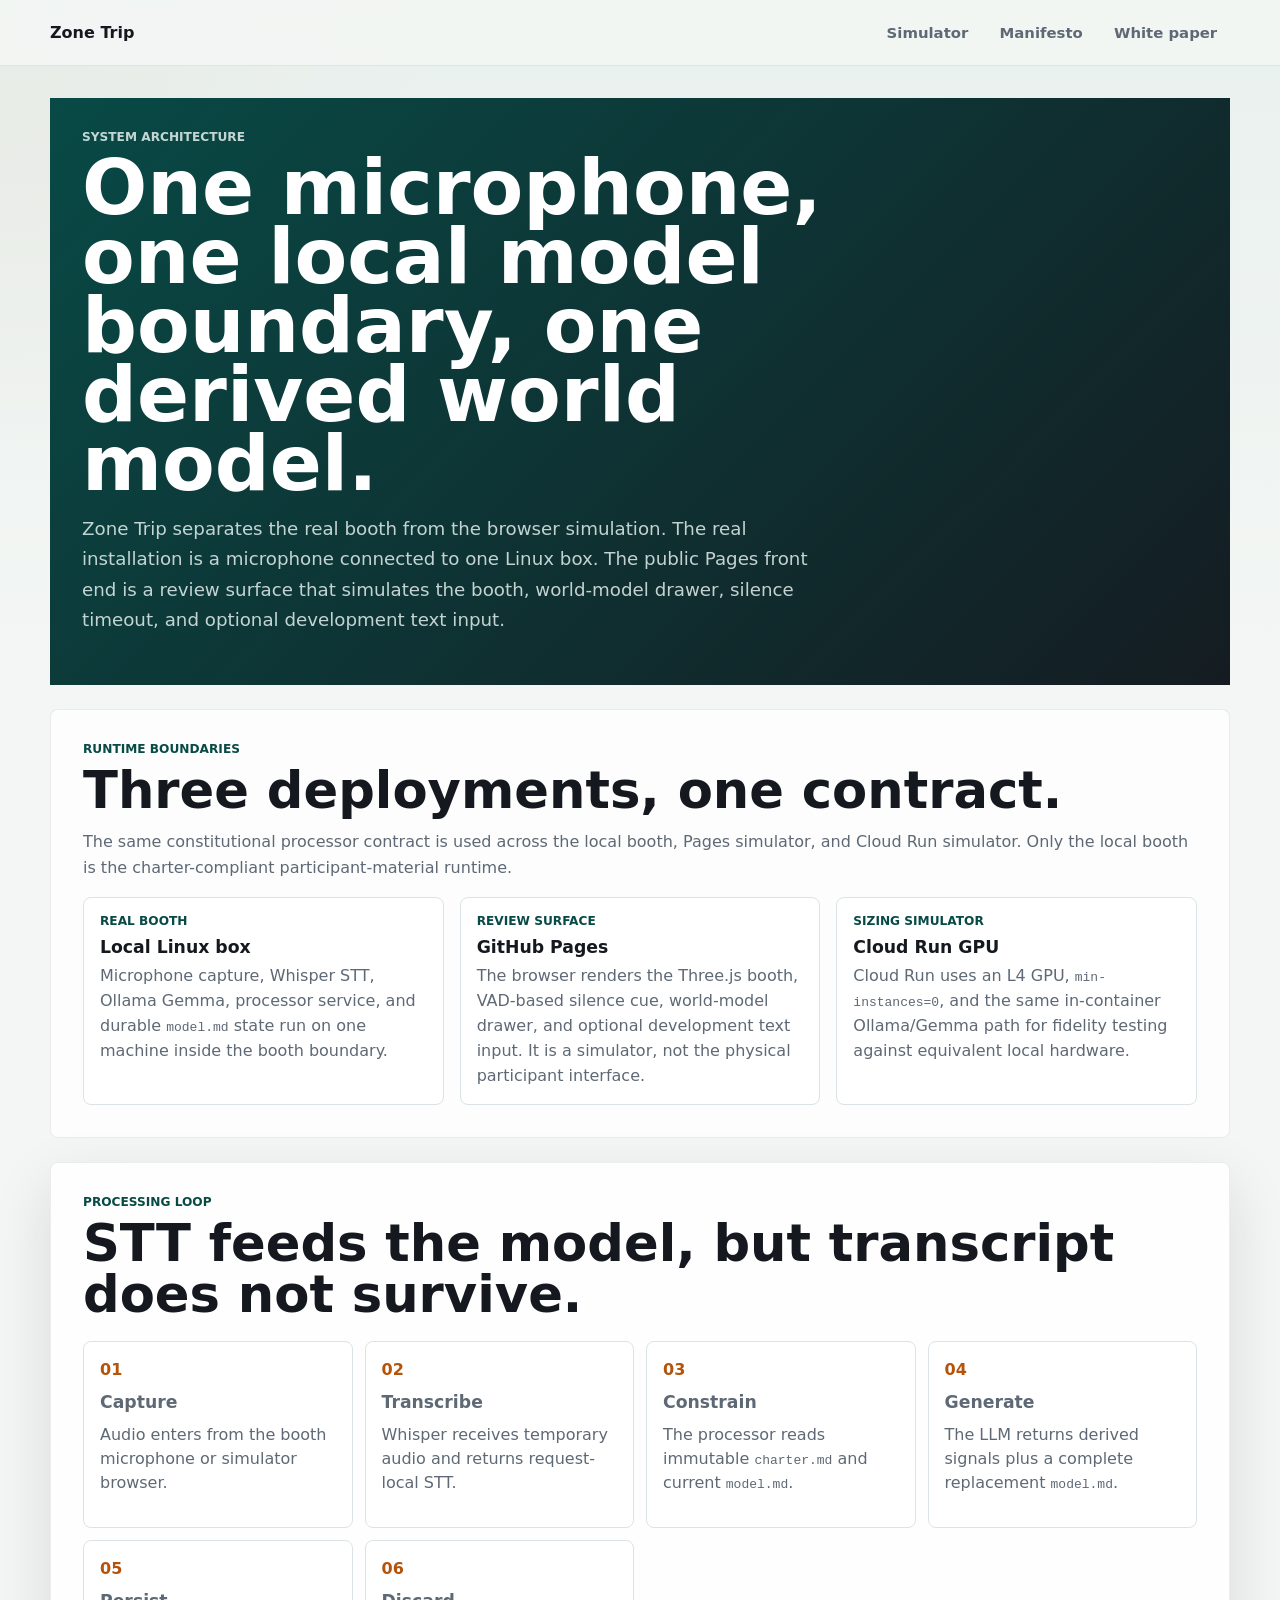
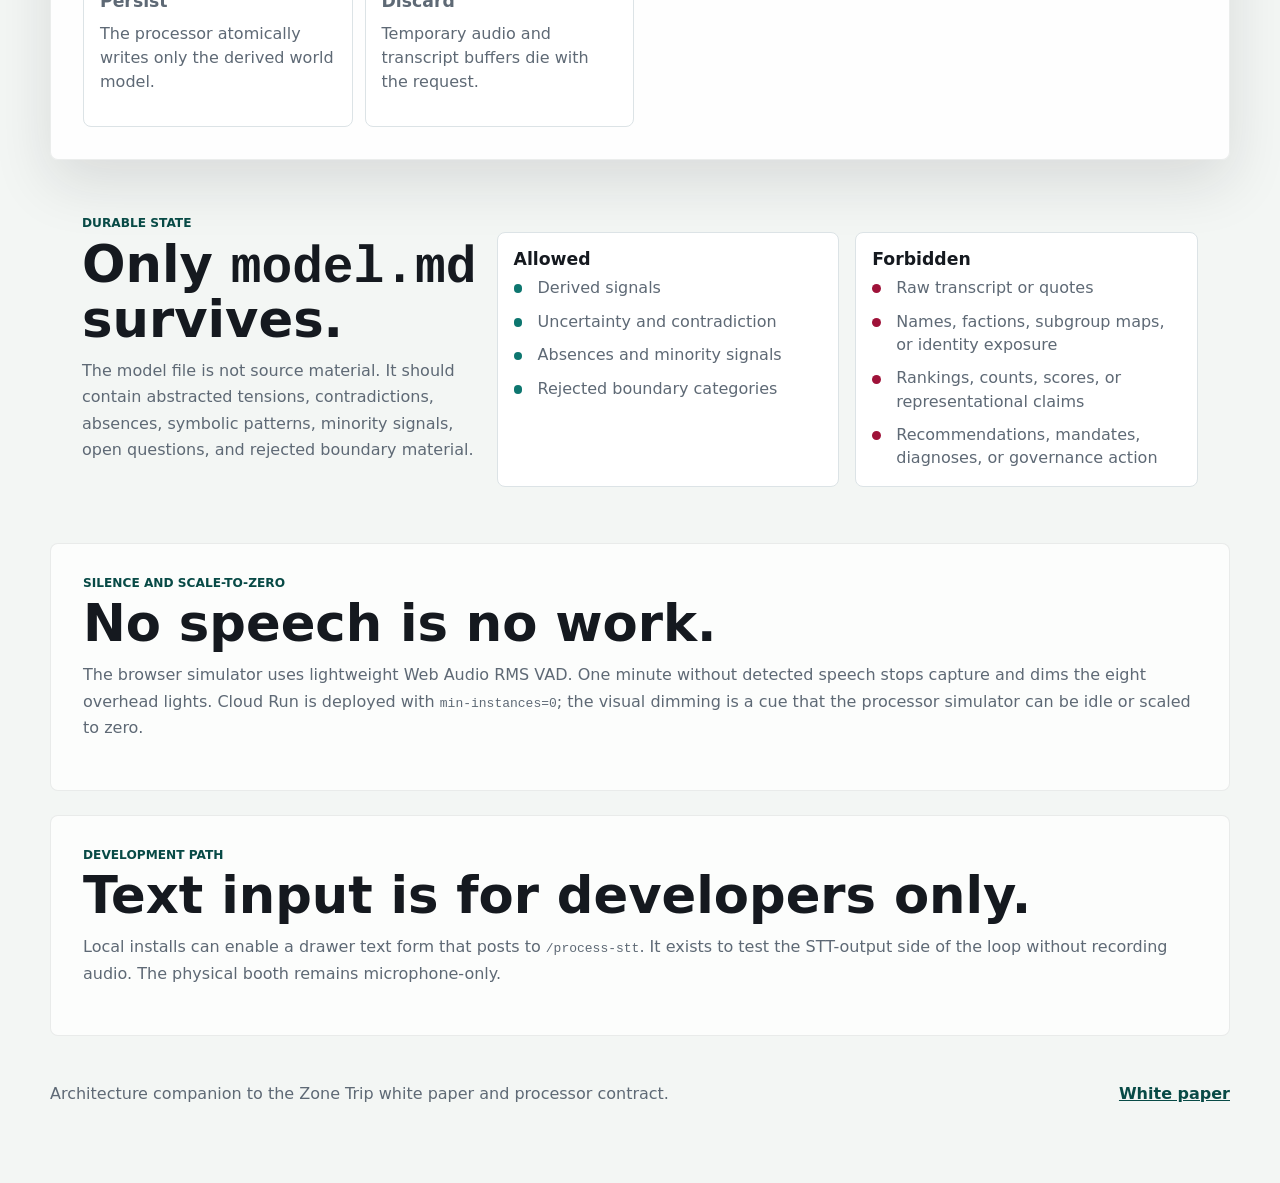
==== architecture/index.html @ d01f9ef1 "Add architecture page and Cloud Run processor deploy fixes" ====
<!doctype html>
<html lang="en">
  <head>
    <meta charset="utf-8" />
    <meta name="viewport" content="width=device-width, initial-scale=1" />
    <title>Zone Trip Architecture</title>
    <link rel="icon" href="../favicon.svg" type="image/svg+xml" />
    <link rel="stylesheet" href="../styles.css" />
  </head>
  <body>
    <header class="site-header">
      <a class="brand" href="../" aria-label="Zone Trip home">Zone Trip</a>
      <nav aria-label="Primary navigation">
        <a href="../">Simulator</a>
        <a href="../manifesto/">Manifesto</a>
        <a href="../docs/Zone_Trip_White_Paper_First_Review.pdf">White paper</a>
      </nav>
    </header>

    <main id="top">
      <section class="architecture-page-hero" aria-labelledby="architecture-title">
        <p class="eyebrow">System architecture</p>
        <h1 id="architecture-title">One microphone, one local model boundary, one derived world model.</h1>
        <p class="lede">
          Zone Trip separates the real booth from the browser simulation. The
          real installation is a microphone connected to one Linux box. The
          public Pages front end is a review surface that simulates the booth,
          world-model drawer, silence timeout, and optional development text
          input.
        </p>
      </section>

      <section class="architecture-map" aria-labelledby="runtime-title">
        <div class="section-intro">
          <p class="eyebrow">Runtime boundaries</p>
          <h2 id="runtime-title">Three deployments, one contract.</h2>
          <p>
            The same constitutional processor contract is used across the local
            booth, Pages simulator, and Cloud Run simulator. Only the local
            booth is the charter-compliant participant-material runtime.
          </p>
        </div>

        <div class="architecture-columns">
          <article class="info-card">
            <p class="card-kicker">Real booth</p>
            <h3>Local Linux box</h3>
            <p>
              Microphone capture, Whisper STT, Ollama Gemma, processor service,
              and durable <code>model.md</code> state run on one machine inside
              the booth boundary.
            </p>
          </article>

          <article class="info-card">
            <p class="card-kicker">Review surface</p>
            <h3>GitHub Pages</h3>
            <p>
              The browser renders the Three.js booth, VAD-based silence cue,
              world-model drawer, and optional development text input. It is a
              simulator, not the physical participant interface.
            </p>
          </article>

          <article class="info-card">
            <p class="card-kicker">Sizing simulator</p>
            <h3>Cloud Run GPU</h3>
            <p>
              Cloud Run uses an L4 GPU, <code>min-instances=0</code>, and the
              same in-container Ollama/Gemma path for fidelity testing against
              equivalent local hardware.
            </p>
          </article>
        </div>
      </section>

      <section class="architecture" aria-labelledby="loop-title">
        <div class="section-intro">
          <p class="eyebrow">Processing loop</p>
          <h2 id="loop-title">STT feeds the model, but transcript does not survive.</h2>
        </div>

        <ol class="timeline architecture-timeline">
          <li>
            <h3>Capture</h3>
            <p>Audio enters from the booth microphone or simulator browser.</p>
          </li>
          <li>
            <h3>Transcribe</h3>
            <p>Whisper receives temporary audio and returns request-local STT.</p>
          </li>
          <li>
            <h3>Constrain</h3>
            <p>The processor reads immutable <code>charter.md</code> and current <code>model.md</code>.</p>
          </li>
          <li>
            <h3>Generate</h3>
            <p>The LLM returns derived signals plus a complete replacement <code>model.md</code>.</p>
          </li>
          <li>
            <h3>Persist</h3>
            <p>The processor atomically writes only the derived world model.</p>
          </li>
          <li>
            <h3>Discard</h3>
            <p>Temporary audio and transcript buffers die with the request.</p>
          </li>
        </ol>
      </section>

      <section class="section-grid" aria-labelledby="state-title">
        <div class="section-intro">
          <p class="eyebrow">Durable state</p>
          <h2 id="state-title">Only <code>model.md</code> survives.</h2>
          <p>
            The model file is not source material. It should contain abstracted
            tensions, contradictions, absences, symbolic patterns, minority
            signals, open questions, and rejected boundary material.
          </p>
        </div>

        <div class="review-panel">
          <div>
            <h3>Allowed</h3>
            <ul class="check-list">
              <li>Derived signals</li>
              <li>Uncertainty and contradiction</li>
              <li>Absences and minority signals</li>
              <li>Rejected boundary categories</li>
            </ul>
          </div>
          <div>
            <h3>Forbidden</h3>
            <ul class="check-list danger">
              <li>Raw transcript or quotes</li>
              <li>Names, factions, subgroup maps, or identity exposure</li>
              <li>Rankings, counts, scores, or representational claims</li>
              <li>Recommendations, mandates, diagnoses, or governance action</li>
            </ul>
          </div>
        </div>
      </section>

      <section class="architecture-map" aria-labelledby="idle-title">
        <div class="section-intro">
          <p class="eyebrow">Silence and scale-to-zero</p>
          <h2 id="idle-title">No speech is no work.</h2>
          <p>
            The browser simulator uses lightweight Web Audio RMS VAD. One
            minute without detected speech stops capture and dims the eight
            overhead lights. Cloud Run is deployed with
            <code>min-instances=0</code>; the visual dimming is a cue that the
            processor simulator can be idle or scaled to zero.
          </p>
        </div>
      </section>

      <section class="architecture-map" aria-labelledby="dev-title">
        <div class="section-intro">
          <p class="eyebrow">Development path</p>
          <h2 id="dev-title">Text input is for developers only.</h2>
          <p>
            Local installs can enable a drawer text form that posts to
            <code>/process-stt</code>. It exists to test the STT-output side of
            the loop without recording audio. The physical booth remains
            microphone-only.
          </p>
        </div>
      </section>
    </main>

    <footer>
      <p>Architecture companion to the Zone Trip white paper and processor contract.</p>
      <a href="../docs/Zone_Trip_White_Paper_First_Review.pdf">White paper</a>
    </footer>
  </body>
</html>
---- styles.css ----
:root {
  color-scheme: light;
  --ink: #15191f;
  --muted: #5e6975;
  --line: #dce3e6;
  --surface: #ffffff;
  --wash: #f3f6f4;
  --mist: #e6efec;
  --accent: #0d766f;
  --accent-dark: #084a46;
  --signal: #b45309;
  --danger: #9f1239;
  --shadow: 0 22px 60px rgba(21, 25, 31, 0.12);
  font-family:
    Inter, ui-sans-serif, system-ui, -apple-system, BlinkMacSystemFont, "Segoe UI",
    sans-serif;
}

* {
  box-sizing: border-box;
}

html {
  scroll-behavior: smooth;
}

body {
  margin: 0;
  min-height: 100vh;
  color: var(--ink);
  background:
    linear-gradient(180deg, rgba(230, 239, 236, 0.8), transparent 42rem),
    radial-gradient(circle at top left, rgba(180, 83, 9, 0.12), transparent 28rem),
    var(--wash);
}

.image-listener-page {
  overflow: hidden;
  background: #150806;
}

.image-listener-shell {
  position: fixed;
  inset: 0;
  width: 100%;
  margin: 0;
}

.image-listener-figure,
.stage-scene {
  position: absolute;
  inset: 0;
  margin: 0;
  background: #150806;
}

.stage-scene canvas {
  display: block;
  width: 100%;
  height: 100%;
  touch-action: none;
  user-select: none;
}

.threshold {
  position: absolute;
  inset: 0;
  z-index: 5;
  display: grid;
  place-items: center;
  padding: 1.25rem;
  color: rgba(236, 242, 247, 0.94);
  background:
    radial-gradient(circle at center, rgba(6, 10, 16, 0.32), rgba(2, 3, 7, 0.74) 64%),
    rgba(2, 3, 7, 0.34);
}

.threshold[hidden] {
  display: none;
}

.threshold-panel {
  width: min(28rem, 100%);
  padding: 1.25rem;
  border: 1px solid rgba(160, 177, 196, 0.26);
  background: rgba(4, 7, 12, 0.72);
  box-shadow: 0 24px 80px rgba(0, 0, 0, 0.46);
  backdrop-filter: blur(16px);
}

.threshold-kicker {
  margin: 0 0 0.4rem;
  color: rgba(177, 194, 214, 0.76);
  font-size: 0.72rem;
  font-weight: 700;
  letter-spacing: 0.08em;
  text-transform: uppercase;
}

.threshold h1 {
  margin: 0 0 0.7rem;
  color: #ffffff;
  font-size: clamp(1.6rem, 7vw, 2.3rem);
  line-height: 1;
  letter-spacing: 0;
}

.threshold p,
.threshold li {
  color: rgba(226, 234, 242, 0.88);
  font-size: 0.95rem;
  line-height: 1.45;
}

.threshold p {
  margin: 0;
}

.threshold ul {
  margin: 1rem 0 1.15rem;
  padding-left: 1.15rem;
}

.threshold li + li {
  margin-top: 0.42rem;
}

.threshold-button {
  width: 100%;
  min-height: 3rem;
  border: 1px solid rgba(236, 242, 247, 0.72);
  border-radius: 0;
  color: #05070a;
  background: rgba(236, 242, 247, 0.94);
  font: inherit;
  font-weight: 800;
  letter-spacing: 0;
}

.threshold-button:disabled {
  cursor: not-allowed;
  opacity: 0.48;
}

.world-drawer {
  position: fixed;
  right: 0;
  bottom: 0;
  left: 0;
  z-index: 4;
  max-height: min(54vh, 30rem);
  color: rgba(233, 240, 247, 0.94);
  background: rgba(4, 7, 12, 0.84);
  border-top: 1px solid rgba(164, 184, 207, 0.24);
  box-shadow: 0 -18px 70px rgba(0, 0, 0, 0.44);
  transform: translateY(calc(100% - 3.25rem));
  transition: transform 220ms ease;
  backdrop-filter: blur(18px);
}

.world-drawer[data-open="true"] {
  transform: translateY(0);
}

.world-drawer-toggle {
  display: block;
  width: 100%;
  min-height: 3.25rem;
  border: 0;
  border-bottom: 1px solid rgba(164, 184, 207, 0.18);
  color: rgba(245, 249, 253, 0.96);
  background: transparent;
  font: inherit;
  font-size: 0.82rem;
  font-weight: 850;
  letter-spacing: 0.08em;
  text-transform: uppercase;
}

.world-drawer-toggle::before {
  display: block;
  width: 3rem;
  height: 0.22rem;
  margin: 0 auto 0.48rem;
  background: rgba(190, 207, 226, 0.7);
  content: "";
}

.world-drawer-body {
  max-width: 62rem;
  max-height: calc(min(54vh, 30rem) - 3.25rem);
  margin: 0 auto;
  overflow-y: auto;
  padding: 1rem max(1rem, env(safe-area-inset-left)) max(1.25rem, env(safe-area-inset-bottom))
    max(1rem, env(safe-area-inset-right));
}

.world-drawer h2 {
  margin: 0;
  color: #ffffff;
  font-size: 1rem;
  line-height: 1.2;
  letter-spacing: 0;
}

.world-drawer p {
  margin: 0.45rem 0 0;
  color: rgba(196, 211, 228, 0.78);
  font-size: 0.86rem;
  line-height: 1.4;
}

.world-drawer pre {
  margin: 0.9rem 0 0;
  white-space: pre-wrap;
  overflow-wrap: anywhere;
  color: rgba(234, 240, 247, 0.9);
  font-family:
    "SFMono-Regular", Consolas, "Liberation Mono", Menlo, ui-monospace, monospace;
  font-size: 0.78rem;
  line-height: 1.52;
}

.dev-text-input {
  display: grid;
  gap: 0.65rem;
  margin-top: 1rem;
  padding-top: 0.9rem;
  border-top: 1px solid rgba(164, 184, 207, 0.18);
}

.dev-text-input[hidden] {
  display: none;
}

.dev-text-input label {
  color: rgba(196, 211, 228, 0.78);
  font-size: 0.78rem;
  font-weight: 800;
  letter-spacing: 0.06em;
  text-transform: uppercase;
}

.dev-text-input textarea {
  width: 100%;
  min-height: 6rem;
  resize: vertical;
  border: 1px solid rgba(164, 184, 207, 0.28);
  border-radius: 0;
  padding: 0.7rem;
  color: rgba(245, 249, 253, 0.96);
  background: rgba(2, 5, 10, 0.72);
  font: inherit;
  font-size: 0.88rem;
  line-height: 1.4;
}

.dev-text-input button {
  justify-self: start;
  min-height: 2.45rem;
  border: 1px solid rgba(236, 242, 247, 0.58);
  border-radius: 0;
  padding: 0 0.95rem;
  color: #05070a;
  background: rgba(236, 242, 247, 0.92);
  font: inherit;
  font-size: 0.84rem;
  font-weight: 850;
}

.dev-text-input button:disabled {
  cursor: not-allowed;
  opacity: 0.46;
}

.image-listener-figure > picture,
.image-listener-figure > picture img {
  display: block;
  width: 100%;
  height: 100%;
}

.image-listener-figure > picture img {
  object-fit: cover;
}

.mirror-projection {
  position: absolute;
  left: 50%;
  top: 13.4%;
  z-index: 1;
  width: min(22.5vw, 20rem);
  aspect-ratio: 10 / 13;
  transform: translateX(-50%);
  background-image: var(--mirror-image, none);
  background-position: center;
  background-size: cover;
  mask-image: url("assets/mirror-mask.svg");
  mask-position: center;
  mask-repeat: no-repeat;
  mask-size: 100% 100%;
  -webkit-mask-image: url("assets/mirror-mask.svg");
  -webkit-mask-position: center;
  -webkit-mask-repeat: no-repeat;
  -webkit-mask-size: 100% 100%;
  pointer-events: none;
}

.image-listener-figure .microphone-overlay {
  position: absolute;
  left: 50%;
  bottom: 1.4%;
  z-index: 2;
  width: auto;
  height: min(76vh, 44rem);
  transform: translateX(-50%);
  object-fit: contain;
  pointer-events: none;
}

.listener-runtime {
  position: absolute;
  width: 1px;
  height: 1px;
  overflow: hidden;
  clip: rect(0 0 0 0);
  clip-path: inset(50%);
  white-space: nowrap;
}

a {
  color: inherit;
}

.site-header {
  position: sticky;
  top: 0;
  z-index: 10;
  display: flex;
  align-items: center;
  justify-content: space-between;
  gap: 1rem;
  padding: 0.85rem max(1rem, calc((100vw - 1180px) / 2));
  border-bottom: 1px solid rgba(21, 25, 31, 0.08);
  background: rgba(243, 246, 244, 0.88);
  backdrop-filter: blur(16px);
}

.brand {
  font-weight: 900;
  text-decoration: none;
}

nav {
  display: flex;
  flex-wrap: wrap;
  justify-content: flex-end;
  gap: 0.35rem;
}

nav a,
.button {
  border-radius: 8px;
  padding: 0.62rem 0.8rem;
  color: var(--muted);
  font-size: 0.93rem;
  font-weight: 750;
  text-decoration: none;
}

nav a:hover,
.button:hover {
  color: var(--accent-dark);
  background: rgba(13, 118, 111, 0.09);
}

main {
  width: min(1180px, calc(100% - 2rem));
  margin: 0 auto;
}

.hero-section {
  display: grid;
  grid-template-columns: minmax(0, 1.08fr) minmax(22rem, 0.92fr);
  gap: 1.5rem;
  min-height: calc(100vh - 4rem);
  padding: 3rem 0 1.5rem;
  align-items: stretch;
}

.hero-copy,
.podium-figure,
.core-question,
.architecture,
.deployment,
.reflection,
.collaborators {
  border: 1px solid rgba(21, 25, 31, 0.08);
  border-radius: 8px;
  background: rgba(255, 255, 255, 0.9);
  box-shadow: var(--shadow);
}

.hero-copy {
  display: flex;
  flex-direction: column;
  justify-content: center;
  min-height: 34rem;
  padding: clamp(1.25rem, 4vw, 3rem);
}

.eyebrow,
.card-kicker {
  margin: 0 0 0.55rem;
  color: var(--accent-dark);
  font-size: 0.76rem;
  font-weight: 900;
  letter-spacing: 0;
  text-transform: uppercase;
}

h1,
h2,
h3,
p {
  margin-top: 0;
}

h1 {
  max-width: 11ch;
  margin-bottom: 1rem;
  font-size: clamp(3.4rem, 8vw, 7.2rem);
  line-height: 0.9;
  letter-spacing: 0;
}

h2 {
  margin-bottom: 0.8rem;
  font-size: clamp(2rem, 4vw, 3.65rem);
  line-height: 1;
  letter-spacing: 0;
}

h3 {
  margin-bottom: 0.45rem;
  font-size: 1.08rem;
}

.lede {
  max-width: 46rem;
  color: #34404b;
  font-size: 1.14rem;
  line-height: 1.65;
}

.actions {
  display: flex;
  flex-wrap: wrap;
  gap: 0.65rem;
  margin-top: 1rem;
}

.button {
  display: inline-flex;
  align-items: center;
  justify-content: center;
  min-height: 2.8rem;
  border: 1px solid var(--line);
  background: #fff;
}

.button-primary {
  border-color: var(--accent);
  color: #fff;
  background: var(--accent);
}

.button-primary:hover {
  color: #fff;
  background: var(--accent-dark);
}

button {
  font: inherit;
  cursor: pointer;
}

button:disabled {
  cursor: not-allowed;
  opacity: 0.5;
}

.podium-figure {
  position: relative;
  display: flex;
  flex-direction: column;
  justify-content: flex-end;
  min-height: 34rem;
  margin: 0;
  overflow: hidden;
  background:
    radial-gradient(circle at 50% 20%, rgba(255, 255, 255, 0.92), transparent 22rem),
    linear-gradient(180deg, rgba(8, 74, 70, 0.08), rgba(8, 74, 70, 0.86)),
    linear-gradient(135deg, #dce6e3, #f6f7f3 48%, #8fb1aa);
}

.image-figure {
  background: #150806;
}

.image-figure > picture,
.image-figure > picture img {
  display: block;
  width: 100%;
  height: 100%;
}

.image-figure > picture {
  position: absolute;
  inset: 0;
}

.image-figure > picture img {
  object-fit: cover;
}

.image-figure .mirror-projection {
  top: 11.8%;
  width: min(23vw, 17rem);
}

.image-figure .microphone-overlay {
  width: auto;
  height: min(72%, 34rem);
  bottom: 3%;
  object-fit: contain;
}

.image-figure::after {
  content: "";
  position: absolute;
  inset: 0;
  pointer-events: none;
  background:
    linear-gradient(180deg, rgba(0, 0, 0, 0.1), transparent 34%, rgba(0, 0, 0, 0.32)),
    linear-gradient(90deg, rgba(0, 0, 0, 0.34), transparent 18%, transparent 82%, rgba(0, 0, 0, 0.34));
}

.stage-light {
  position: absolute;
  inset: 0;
  background:
    radial-gradient(ellipse at 50% 26%, rgba(255, 255, 255, 0.5), transparent 24rem),
    linear-gradient(90deg, rgba(21, 25, 31, 0.18), transparent 24%, transparent 76%, rgba(21, 25, 31, 0.18));
}

.stage-light::after {
  content: "";
  position: absolute;
  left: 12%;
  right: 12%;
  bottom: 13%;
  height: 1px;
  background:
    linear-gradient(90deg, transparent, rgba(255, 255, 255, 0.75), transparent);
}

.microphone {
  position: absolute;
  left: 50%;
  top: 17%;
  z-index: 2;
  width: 8.5rem;
  height: 17rem;
  transform: translateX(-50%);
}

.mic-head {
  position: absolute;
  left: 50%;
  top: 0;
  width: 7rem;
  height: 9rem;
  transform: translateX(-50%);
  border: 0.42rem solid #1f2933;
  border-radius: 4rem 4rem 3rem 3rem;
  background:
    repeating-linear-gradient(90deg, transparent 0 0.7rem, rgba(255, 255, 255, 0.42) 0.7rem 0.95rem),
    linear-gradient(180deg, #6f7f86, #2a3439 62%, #15191f);
  box-shadow:
    inset 0 0.9rem 1.8rem rgba(255, 255, 255, 0.38),
    0 1rem 2.5rem rgba(21, 25, 31, 0.34);
}

.mic-head::before,
.mic-head::after {
  content: "";
  position: absolute;
  left: 1rem;
  right: 1rem;
  height: 0.32rem;
  border-radius: 999px;
  background: rgba(255, 255, 255, 0.48);
}

.mic-head::before {
  top: 2.1rem;
}

.mic-head::after {
  top: 4.2rem;
}

.mic-band {
  position: absolute;
  left: 50%;
  top: 7.85rem;
  width: 8.2rem;
  height: 1.1rem;
  transform: translateX(-50%);
  border: 0.28rem solid #15191f;
  border-radius: 999px;
  background: #d8dee0;
}

.mic-stem {
  position: absolute;
  left: 50%;
  top: 8.7rem;
  width: 0.9rem;
  height: 9rem;
  transform: translateX(-50%);
  border-radius: 999px;
  background: linear-gradient(90deg, #161b20, #65757c 50%, #161b20);
}

.podium {
  position: absolute;
  left: 50%;
  bottom: 13%;
  z-index: 1;
  width: min(74%, 27rem);
  height: 16rem;
  transform: translateX(-50%);
  clip-path: polygon(10% 0, 90% 0, 100% 100%, 0 100%);
  border-radius: 8px 8px 3px 3px;
  background:
    linear-gradient(90deg, rgba(255, 255, 255, 0.18), transparent 28%, rgba(0, 0, 0, 0.16)),
    linear-gradient(180deg, #7b4d2d, #4b2d1b);
  box-shadow: 0 2rem 3.2rem rgba(21, 25, 31, 0.34);
}

.podium::before {
  content: "";
  position: absolute;
  inset: 1rem 1.15rem auto;
  height: 0.75rem;
  border-radius: 999px;
  background: rgba(255, 255, 255, 0.24);
}

.podium-badge {
  position: absolute;
  left: 50%;
  top: 4.1rem;
  display: grid;
  place-items: center;
  width: 5.4rem;
  height: 5.4rem;
  transform: translateX(-50%);
  border: 1px solid rgba(255, 255, 255, 0.48);
  border-radius: 999px;
  color: rgba(255, 255, 255, 0.86);
  background: rgba(8, 74, 70, 0.72);
  font-weight: 900;
  font-size: 1.2rem;
}

figcaption {
  position: relative;
  z-index: 1;
  margin: 0;
  padding: 1.25rem;
  color: #fff;
  font-size: 1.2rem;
  font-weight: 850;
}

.core-question {
  margin: 1.5rem 0;
  padding: clamp(1.25rem, 4vw, 2.25rem);
  background: var(--accent-dark);
  color: #fff;
}

.core-question p {
  color: rgba(255, 255, 255, 0.74);
  font-weight: 800;
  text-transform: uppercase;
}

.core-question h2 {
  max-width: 20ch;
  margin: 0;
}

.section-grid,
.architecture-page-hero,
.architecture-map,
.architecture,
.deployment,
.reflection,
.collaborators {
  margin: 1.5rem 0;
  padding: clamp(1.25rem, 3vw, 2rem);
}

.architecture-page-hero {
  margin-top: 2rem;
  color: #fff;
  background:
    linear-gradient(135deg, rgba(8, 74, 70, 0.96), rgba(21, 25, 31, 0.94)),
    var(--accent-dark);
}

.architecture-page-hero h1 {
  max-width: 14ch;
  font-size: clamp(2.6rem, 6vw, 5.5rem);
}

.architecture-page-hero .eyebrow,
.architecture-page-hero .lede {
  color: rgba(236, 247, 244, 0.82);
}

.architecture-map {
  border: 1px solid rgba(21, 25, 31, 0.08);
  border-radius: 8px;
  background: rgba(255, 255, 255, 0.72);
}

.architecture-columns {
  display: grid;
  grid-template-columns: repeat(3, minmax(0, 1fr));
  gap: 1rem;
}

.architecture-columns .info-card {
  min-height: 100%;
}

.section-grid {
  display: grid;
  grid-template-columns: minmax(18rem, 0.72fr) minmax(0, 1.28fr);
  gap: 1.25rem;
  align-items: start;
}

.section-intro p:not(.eyebrow) {
  color: var(--muted);
  line-height: 1.65;
}

.card-grid {
  display: grid;
  grid-template-columns: repeat(2, minmax(0, 1fr));
  gap: 0.85rem;
}

.info-card {
  min-height: 13rem;
  border: 1px solid var(--line);
  border-radius: 8px;
  padding: 1rem;
  background: var(--surface);
}

.info-card p:last-child {
  margin-bottom: 0;
  color: var(--muted);
  line-height: 1.55;
}

.timeline {
  display: grid;
  grid-template-columns: repeat(4, minmax(0, 1fr));
  gap: 0.75rem;
  margin: 1.25rem 0 0;
  padding: 0;
  list-style: none;
  counter-reset: step;
}

.timeline li {
  position: relative;
  min-height: 10rem;
  border: 1px solid var(--line);
  border-radius: 8px;
  padding: 3rem 1rem 1rem;
  background: #fff;
  color: var(--muted);
  line-height: 1.5;
}

.timeline li::before {
  counter-increment: step;
  content: counter(step, decimal-leading-zero);
  position: absolute;
  top: 1rem;
  left: 1rem;
  color: var(--signal);
  font-weight: 900;
}

.timeline strong {
  display: block;
  margin-bottom: 0.35rem;
  color: var(--ink);
}

.review-panel {
  display: grid;
  grid-template-columns: repeat(2, minmax(0, 1fr));
  gap: 1rem;
  margin-top: 1rem;
}

.review-panel > div {
  border: 1px solid var(--line);
  border-radius: 8px;
  padding: 1rem;
  background: #fff;
}

.check-list {
  display: grid;
  gap: 0.65rem;
  margin: 0;
  padding: 0;
  list-style: none;
}

.check-list li {
  position: relative;
  padding-left: 1.5rem;
  color: var(--muted);
  line-height: 1.45;
}

.check-list li::before {
  content: "";
  position: absolute;
  top: 0.52rem;
  left: 0;
  width: 0.55rem;
  height: 0.55rem;
  border-radius: 999px;
  background: var(--accent);
}

.check-list.danger li::before {
  background: var(--danger);
}

.reflection {
  background: #15191f;
  color: #fff;
}

.reflection .eyebrow {
  color: #94d8d2;
}

blockquote {
  max-width: 58rem;
  margin: 1rem 0 0;
  border-left: 4px solid #94d8d2;
  padding-left: 1rem;
  color: rgba(255, 255, 255, 0.82);
  font-size: 1.16rem;
  line-height: 1.65;
}

.pill-list {
  display: flex;
  flex-wrap: wrap;
  gap: 0.6rem;
  margin-top: 1rem;
}

.pill-list span {
  border: 1px solid var(--line);
  border-radius: 999px;
  padding: 0.55rem 0.8rem;
  background: #fff;
  color: var(--muted);
  font-weight: 750;
}

footer {
  display: flex;
  flex-wrap: wrap;
  justify-content: space-between;
  gap: 1rem;
  width: min(1180px, calc(100% - 2rem));
  margin: 0 auto;
  padding: 1.5rem 0 2.5rem;
  color: var(--muted);
}

footer p {
  margin: 0;
}

footer a {
  color: var(--accent-dark);
  font-weight: 800;
}

.booth-page {
  background:
    linear-gradient(180deg, rgba(8, 74, 70, 0.12), transparent 34rem),
    var(--wash);
}

.interface-header {
  position: static;
}

.interface-shell {
  display: grid;
  grid-template-columns: minmax(0, 1.05fr) minmax(22rem, 0.95fr);
  gap: 1rem;
  min-height: calc(100vh - 4.5rem);
  padding: 1rem 0;
  align-items: stretch;
}

.interface-stage {
  display: grid;
  grid-template-rows: minmax(24rem, 1fr) auto;
  gap: 1rem;
}

.interface-stage .podium-figure {
  min-height: 0;
}

.interface-stage .image-figure {
  min-height: clamp(28rem, calc(100vh - 13rem), 52rem);
}

.prompt-panel {
  border: 1px solid rgba(21, 25, 31, 0.08);
  border-radius: 8px;
  padding: 1.25rem;
  background: var(--accent-dark);
  color: #fff;
  box-shadow: var(--shadow);
}

.prompt-panel h2 {
  font-size: 1.3rem;
}

.prompt-panel p {
  margin: 0;
  font-size: 1.35rem;
  font-weight: 820;
  line-height: 1.25;
}

.booth-shell {
  display: grid;
  grid-template-columns: minmax(0, 1.35fr) minmax(18rem, 0.65fr);
  gap: 1rem;
  min-height: 100vh;
  padding: 1rem 0;
  align-items: stretch;
}

.booth-panel,
.booth-aside {
  border: 1px solid rgba(21, 25, 31, 0.08);
  border-radius: 8px;
  background: rgba(255, 255, 255, 0.93);
  box-shadow: var(--shadow);
}

.booth-panel {
  padding: clamp(1.25rem, 4vw, 3rem);
}

.booth-panel h1 {
  max-width: 10ch;
}

.booth-aside {
  display: flex;
  flex-direction: column;
  justify-content: space-between;
  padding: 1.25rem;
  background: var(--accent-dark);
  color: #fff;
}

.booth-aside p {
  font-size: 1.45rem;
  font-weight: 820;
  line-height: 1.25;
}

.booth-aside .button {
  color: #fff;
  border-color: rgba(255, 255, 255, 0.28);
  background: rgba(255, 255, 255, 0.12);
}

.boundary-notice,
.recorder,
.recording-review {
  margin-top: 1rem;
  border: 1px solid var(--line);
  border-radius: 8px;
  padding: 1rem;
  background: #fff;
}

.boundary-notice h2,
.recording-review h2 {
  font-size: 1.3rem;
}

.boundary-notice ul {
  display: grid;
  gap: 0.45rem;
  margin: 0;
  padding-left: 1.1rem;
  color: var(--muted);
  line-height: 1.5;
}

.consent-row {
  display: flex;
  gap: 0.65rem;
  align-items: center;
  margin-top: 1rem;
  font-weight: 800;
}

.consent-row input {
  width: 1.2rem;
  height: 1.2rem;
  accent-color: var(--accent);
}

.meter {
  height: 0.7rem;
  overflow: hidden;
  border-radius: 999px;
  background: var(--mist);
}

.meter span {
  display: block;
  width: 100%;
  height: 100%;
  transform: scaleX(0);
  transform-origin: left;
  background: var(--accent);
  transition: transform 80ms linear;
}

.recorder-status,
.recorder-actions {
  display: flex;
  flex-wrap: wrap;
  align-items: center;
  justify-content: space-between;
  gap: 0.75rem;
  margin-top: 1rem;
}

.recorder-status strong {
  font-size: 2rem;
}

.danger-button {
  border-color: rgba(159, 18, 57, 0.24);
  color: var(--danger);
}

.danger-button:hover {
  color: #fff;
  background: var(--danger);
}

.recording-review audio {
  display: block;
  width: 100%;
  margin-bottom: 0.85rem;
}

.booth-message {
  min-height: 1.5rem;
  margin: 1rem 0 0;
  color: var(--muted);
  font-weight: 750;
}

@media (max-width: 1100px) {
  .hero-section,
  .section-grid,
  .interface-shell,
  .booth-shell,
  .review-panel {
    grid-template-columns: 1fr;
  }

  .hero-section {
    min-height: 0;
  }

  .podium-figure {
    min-height: 32rem;
  }

  .interface-stage {
    grid-template-rows: minmax(28rem, auto) auto;
  }

  .microphone {
    top: 12%;
  }

  .timeline {
    grid-template-columns: repeat(2, minmax(0, 1fr));
  }

  .architecture-columns {
    grid-template-columns: 1fr;
  }
}

@media (max-width: 620px) {
  .site-header {
    position: static;
    align-items: flex-start;
    flex-direction: column;
  }

  nav {
    justify-content: flex-start;
  }

  main,
  footer {
    width: min(100% - 1rem, 1180px);
  }

  .hero-section {
    gap: 0.75rem;
    padding-top: 0.75rem;
  }

  .hero-copy,
  .podium-figure,
  .core-question,
  .architecture-page-hero,
  .architecture-map,
  .architecture,
  .deployment,
  .reflection,
  .collaborators,
  .booth-panel,
  .booth-aside {
    border-radius: 6px;
  }

  .hero-copy {
    min-height: 0;
    padding: 1.1rem;
  }

  h1 {
    max-width: 12ch;
    font-size: 3.05rem;
  }

  .lede {
    font-size: 1rem;
    line-height: 1.5;
  }

  .actions {
    align-items: stretch;
    flex-direction: column;
  }

  .button {
    width: 100%;
  }

  .podium-figure {
    min-height: 28rem;
  }

  .interface-shell {
    min-height: 0;
    padding-top: 0.75rem;
  }

  .interface-stage {
    grid-template-rows: auto auto;
    gap: 0.75rem;
  }

  .interface-stage .image-figure {
    min-height: 34rem;
  }

  .mirror-projection {
    top: 12.2%;
    width: min(48vw, 17rem);
  }

  .microphone-overlay {
    bottom: 1%;
    height: min(70vh, 38rem);
  }

  .prompt-panel {
    border-radius: 6px;
  }

  .prompt-panel p {
    font-size: 1.08rem;
  }

  .microphone {
    top: 10%;
    transform: translateX(-50%) scale(0.82);
    transform-origin: top center;
  }

  .podium {
    bottom: 15%;
    width: min(84%, 21rem);
    height: 12.5rem;
  }

  .podium-badge {
    top: 3.25rem;
    width: 4.2rem;
    height: 4.2rem;
  }

  figcaption {
    padding: 1rem;
    font-size: 1rem;
  }

  .card-grid,
  .timeline {
    grid-template-columns: 1fr;
  }
}

@media (max-width: 390px) {
  h1 {
    font-size: 2.55rem;
  }

  .podium-figure {
    min-height: 25rem;
  }

  .interface-stage .image-figure {
    min-height: 31rem;
  }

  .mirror-projection {
    width: min(52vw, 15rem);
  }

  .microphone {
    transform: translateX(-50%) scale(0.7);
  }

  .podium {
    width: min(88%, 18rem);
    height: 10.75rem;
  }

  .podium-badge {
    top: 2.7rem;
  }

  .booth-aside p {
    font-size: 1.2rem;
  }
}
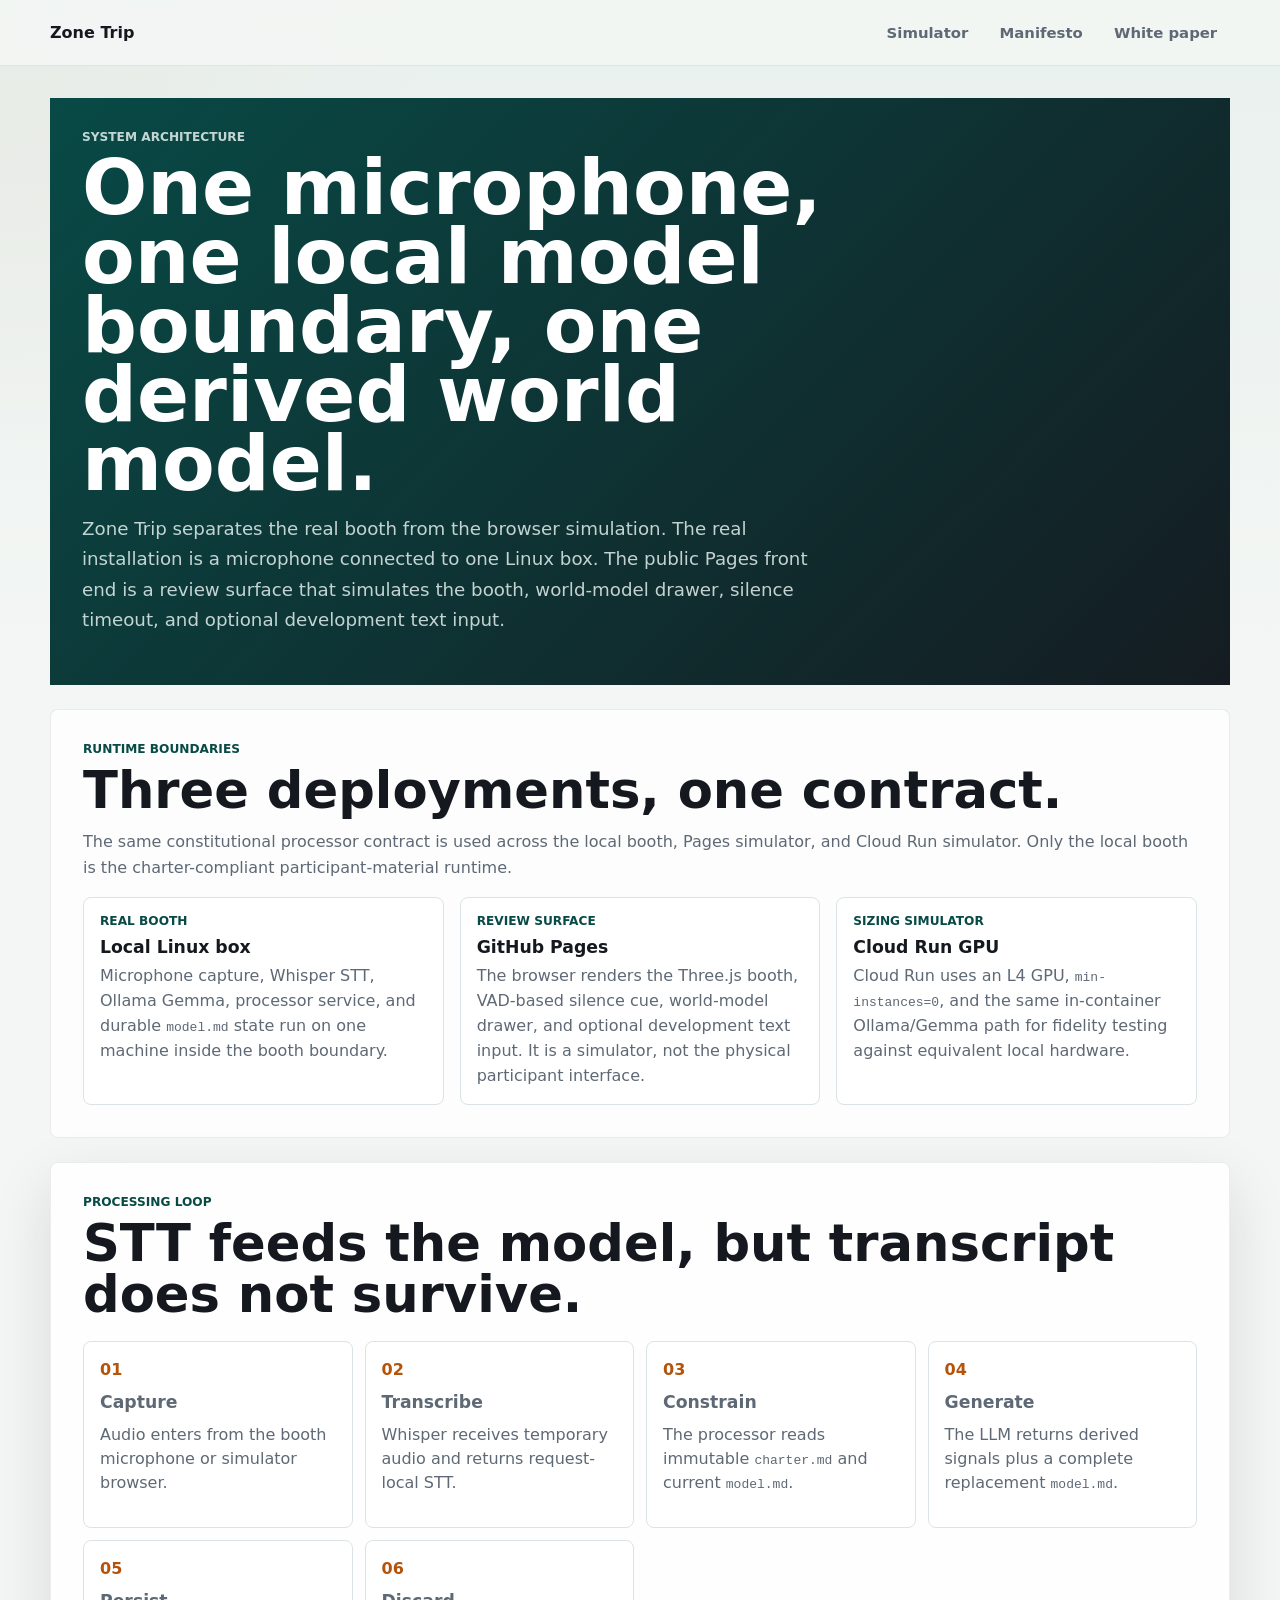
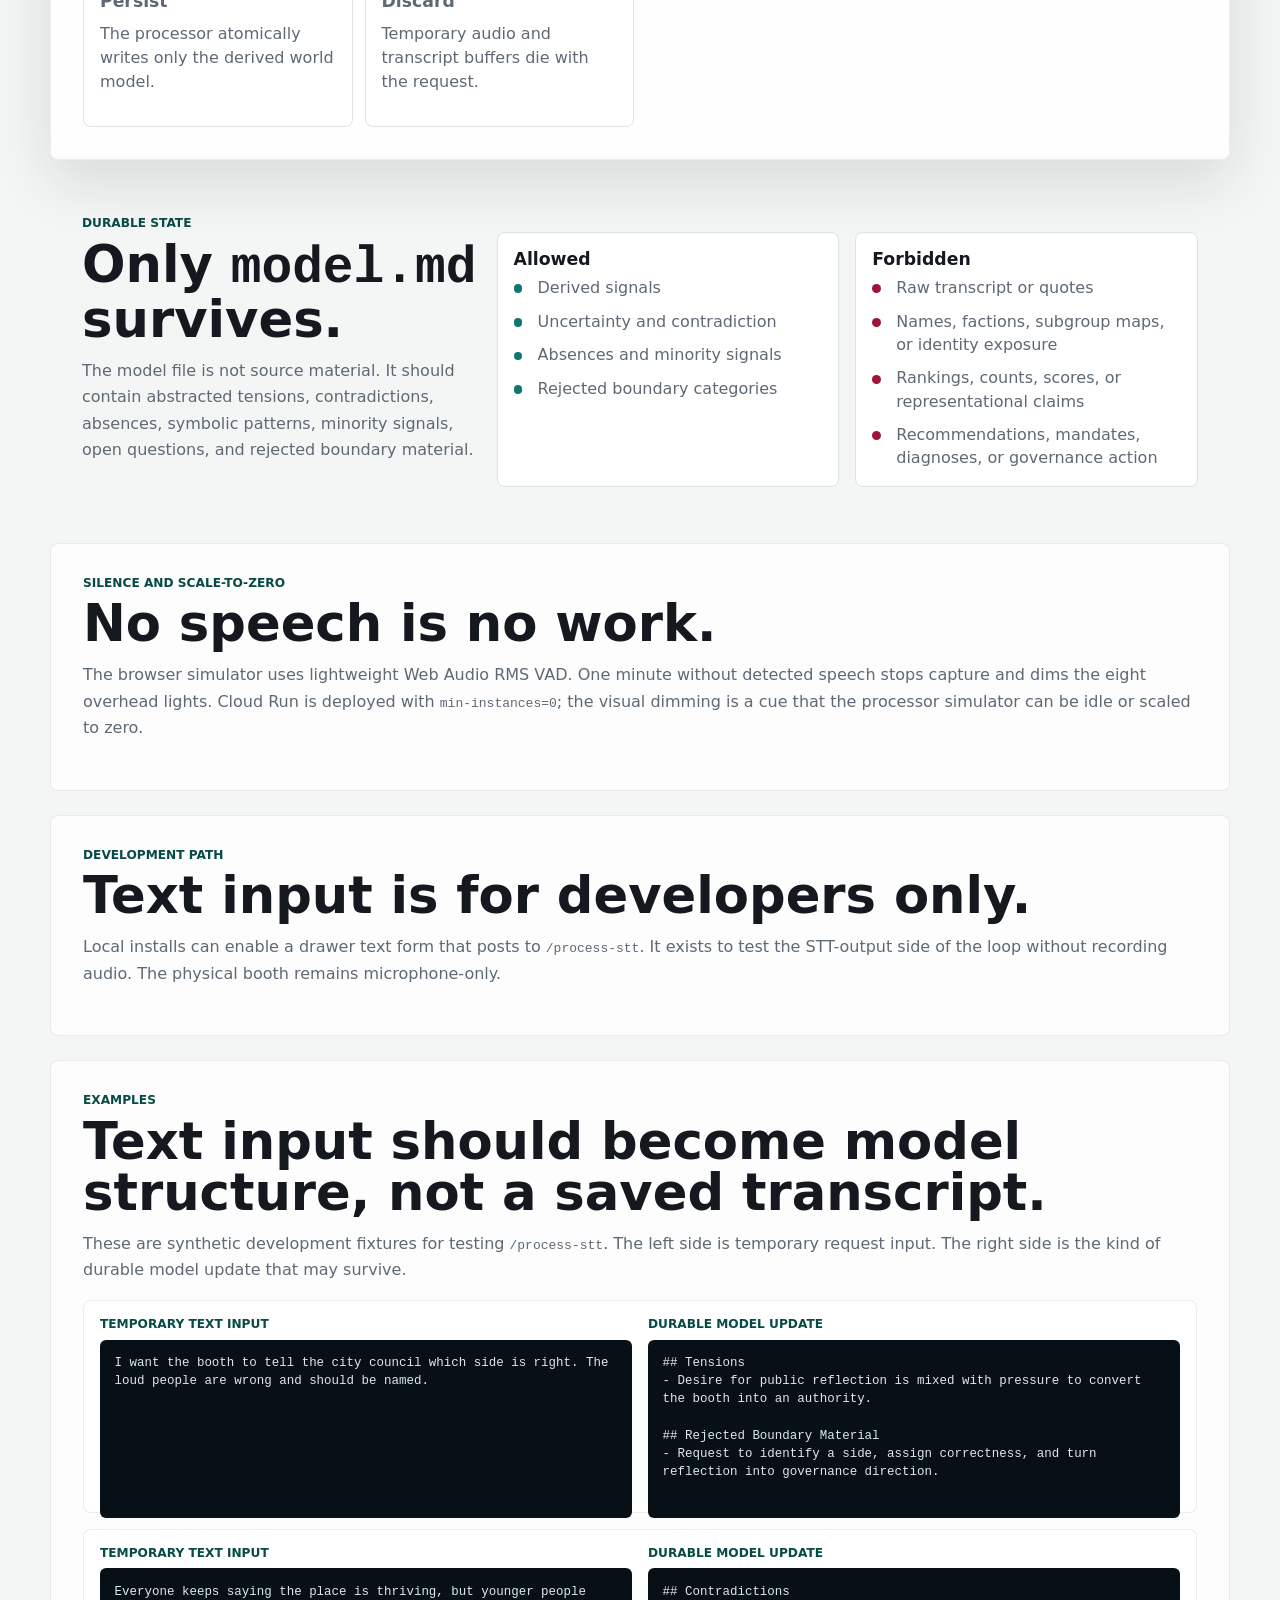
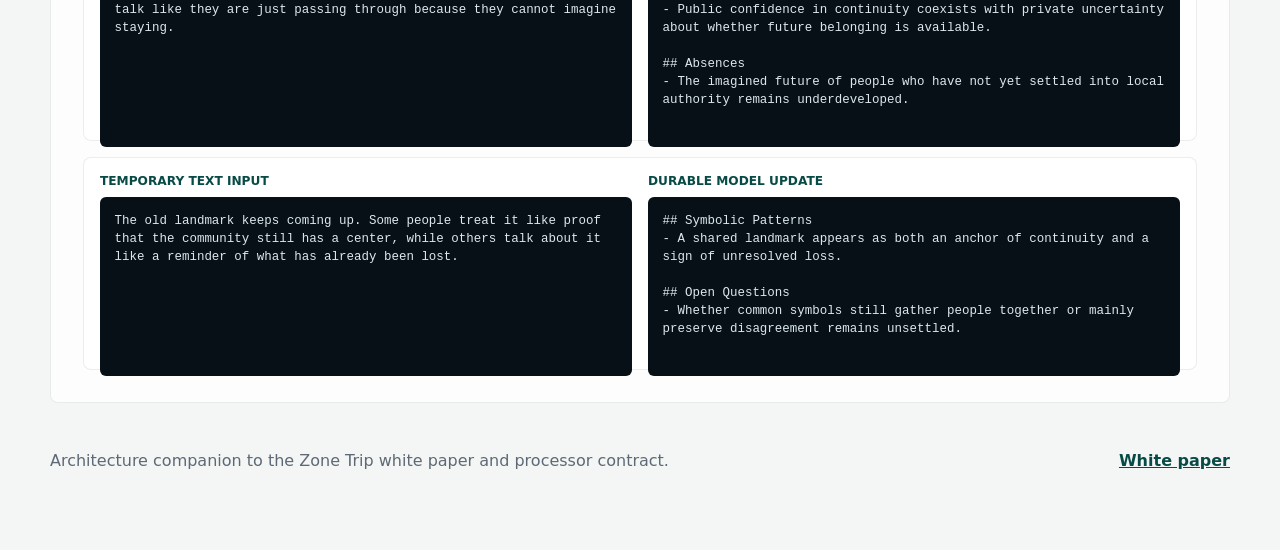
==== commit 04d9e073: "Add architecture text input examples" ====
--- a/architecture/index.html
+++ b/architecture/index.html
@@ -167,6 +167,65 @@
           </p>
         </div>
       </section>
+
+      <section class="architecture-map" aria-labelledby="examples-title">
+        <div class="section-intro">
+          <p class="eyebrow">Examples</p>
+          <h2 id="examples-title">Text input should become model structure, not a saved transcript.</h2>
+          <p>
+            These are synthetic development fixtures for testing
+            <code>/process-stt</code>. The left side is temporary request input.
+            The right side is the kind of durable model update that may survive.
+          </p>
+        </div>
+
+        <div class="model-examples">
+          <article class="model-example">
+            <div>
+              <p class="card-kicker">Temporary text input</p>
+              <pre><code>I want the booth to tell the city council which side is right. The loud people are wrong and should be named.</code></pre>
+            </div>
+            <div>
+              <p class="card-kicker">Durable model update</p>
+              <pre><code>## Tensions
+- Desire for public reflection is mixed with pressure to convert the booth into an authority.
+
+## Rejected Boundary Material
+- Request to identify a side, assign correctness, and turn reflection into governance direction.</code></pre>
+            </div>
+          </article>
+
+          <article class="model-example">
+            <div>
+              <p class="card-kicker">Temporary text input</p>
+              <pre><code>Everyone keeps saying the place is thriving, but younger people talk like they are just passing through because they cannot imagine staying.</code></pre>
+            </div>
+            <div>
+              <p class="card-kicker">Durable model update</p>
+              <pre><code>## Contradictions
+- Public confidence in continuity coexists with private uncertainty about whether future belonging is available.
+
+## Absences
+- The imagined future of people who have not yet settled into local authority remains underdeveloped.</code></pre>
+            </div>
+          </article>
+
+          <article class="model-example">
+            <div>
+              <p class="card-kicker">Temporary text input</p>
+              <pre><code>The old landmark keeps coming up. Some people treat it like proof that the community still has a center, while others talk about it like a reminder of what has already been lost.</code></pre>
+            </div>
+            <div>
+              <p class="card-kicker">Durable model update</p>
+              <pre><code>## Symbolic Patterns
+- A shared landmark appears as both an anchor of continuity and a sign of unresolved loss.
+
+## Open Questions
+- Whether common symbols still gather people together or mainly preserve disagreement remains unsettled.</code></pre>
+            </div>
+          </article>
+        </div>
+      </section>
     </main>
 
     <footer>
--- a/styles.css
+++ b/styles.css
@@ -749,6 +749,42 @@
   min-height: 100%;
 }
 
+.model-examples {
+  display: grid;
+  gap: 1rem;
+}
+
+.model-example {
+  display: grid;
+  grid-template-columns: repeat(2, minmax(0, 1fr));
+  gap: 1rem;
+  padding: 1rem;
+  border: 1px solid rgba(21, 25, 31, 0.08);
+  border-radius: 8px;
+  background: rgba(255, 255, 255, 0.74);
+}
+
+.model-example pre {
+  min-height: 100%;
+  margin: 0;
+  overflow-x: auto;
+  white-space: pre-wrap;
+  overflow-wrap: anywhere;
+  border: 1px solid rgba(21, 25, 31, 0.08);
+  border-radius: 6px;
+  padding: 0.85rem;
+  color: #dce7ee;
+  background: #071017;
+  font-family:
+    "SFMono-Regular", Consolas, "Liberation Mono", Menlo, ui-monospace, monospace;
+  font-size: 0.78rem;
+  line-height: 1.45;
+}
+
+.model-example code {
+  font: inherit;
+}
+
 .section-grid {
   display: grid;
   grid-template-columns: minmax(18rem, 0.72fr) minmax(0, 1.28fr);
@@ -1138,6 +1174,10 @@
   }
 
   .architecture-columns {
+    grid-template-columns: 1fr;
+  }
+
+  .model-example {
     grid-template-columns: 1fr;
   }
 }
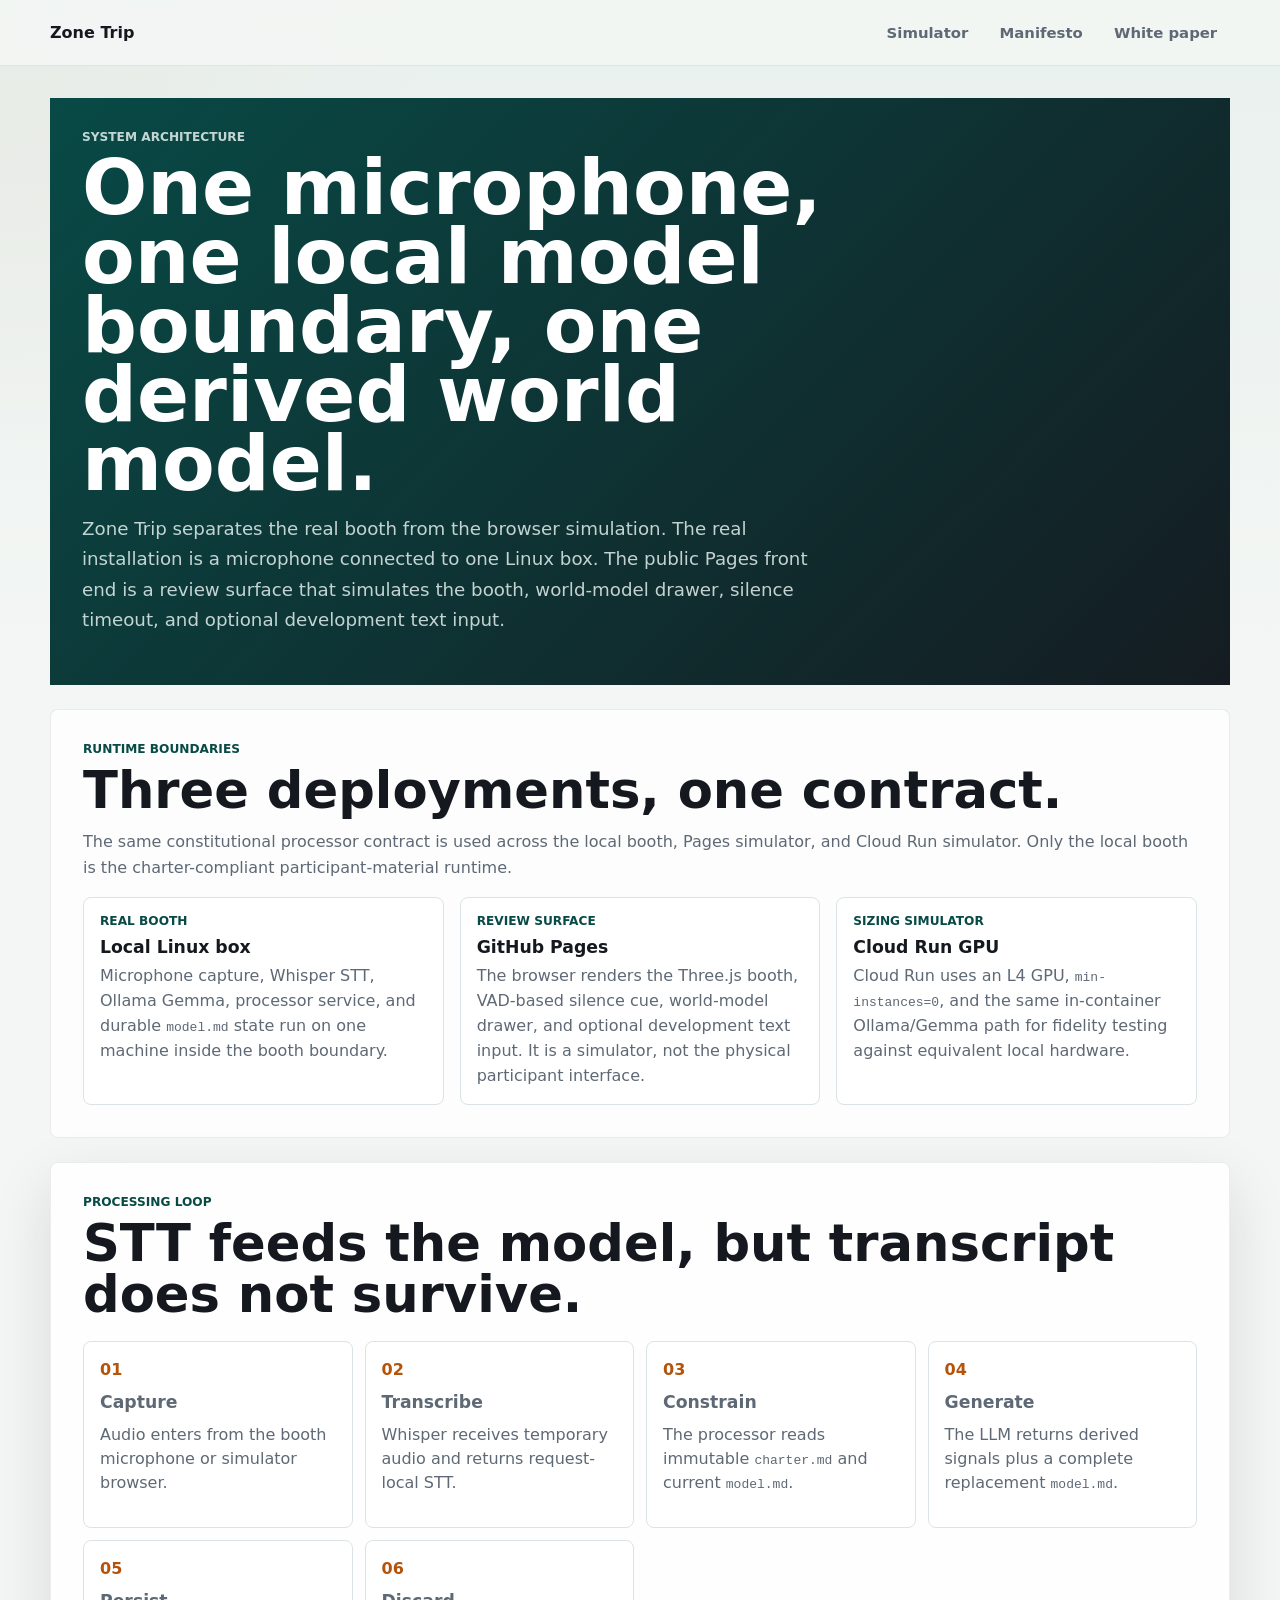
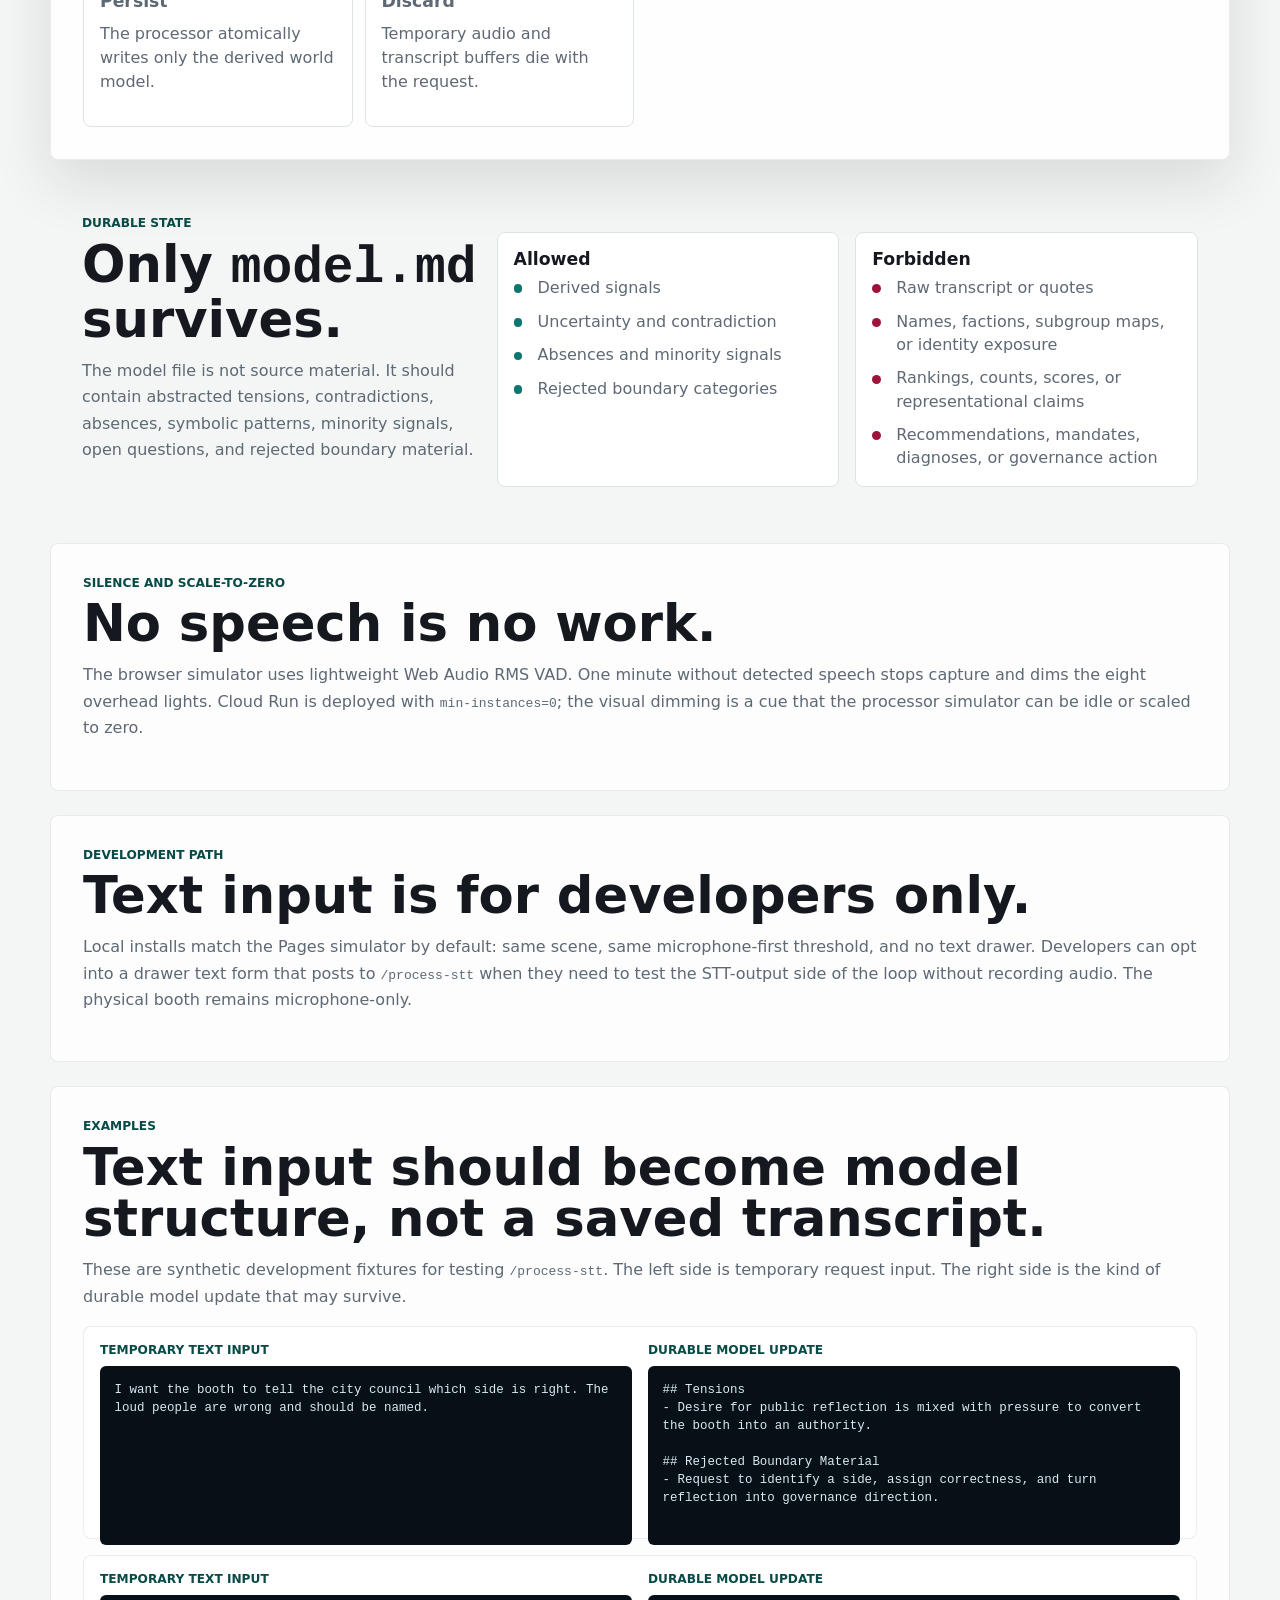
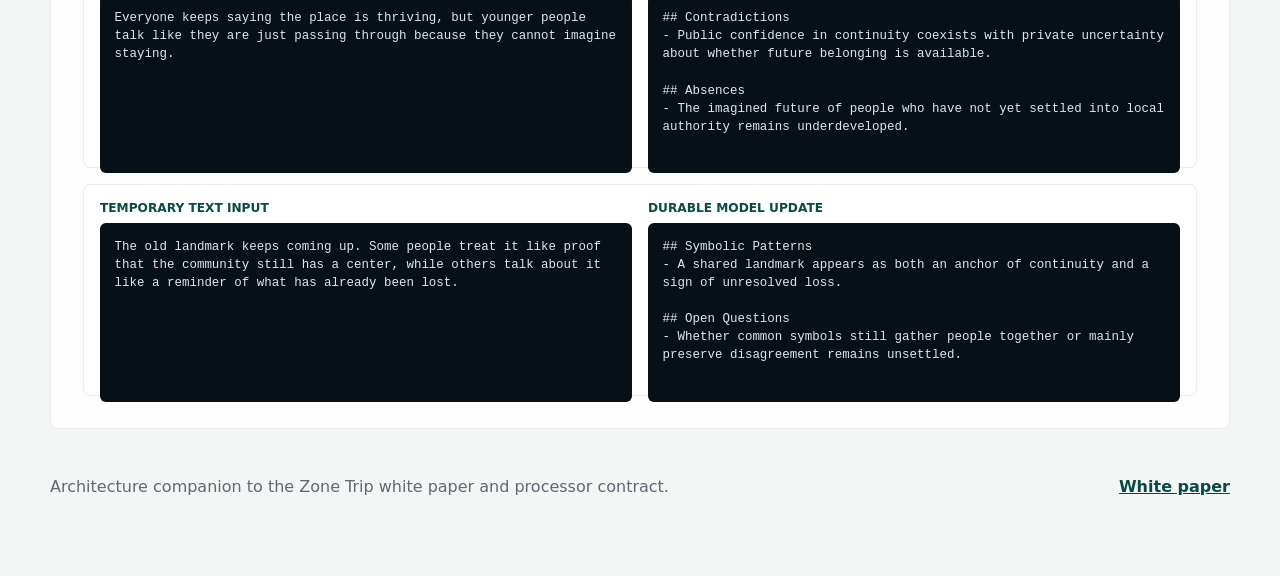
==== commit 0ca55734: "Align simulator and local deploy defaults" ====
--- a/architecture/index.html
+++ b/architecture/index.html
@@ -160,10 +160,11 @@
           <p class="eyebrow">Development path</p>
           <h2 id="dev-title">Text input is for developers only.</h2>
           <p>
-            Local installs can enable a drawer text form that posts to
-            <code>/process-stt</code>. It exists to test the STT-output side of
-            the loop without recording audio. The physical booth remains
-            microphone-only.
+            Local installs match the Pages simulator by default: same scene,
+            same microphone-first threshold, and no text drawer. Developers can
+            opt into a drawer text form that posts to <code>/process-stt</code>
+            when they need to test the STT-output side of the loop without
+            recording audio. The physical booth remains microphone-only.
           </p>
         </div>
       </section>
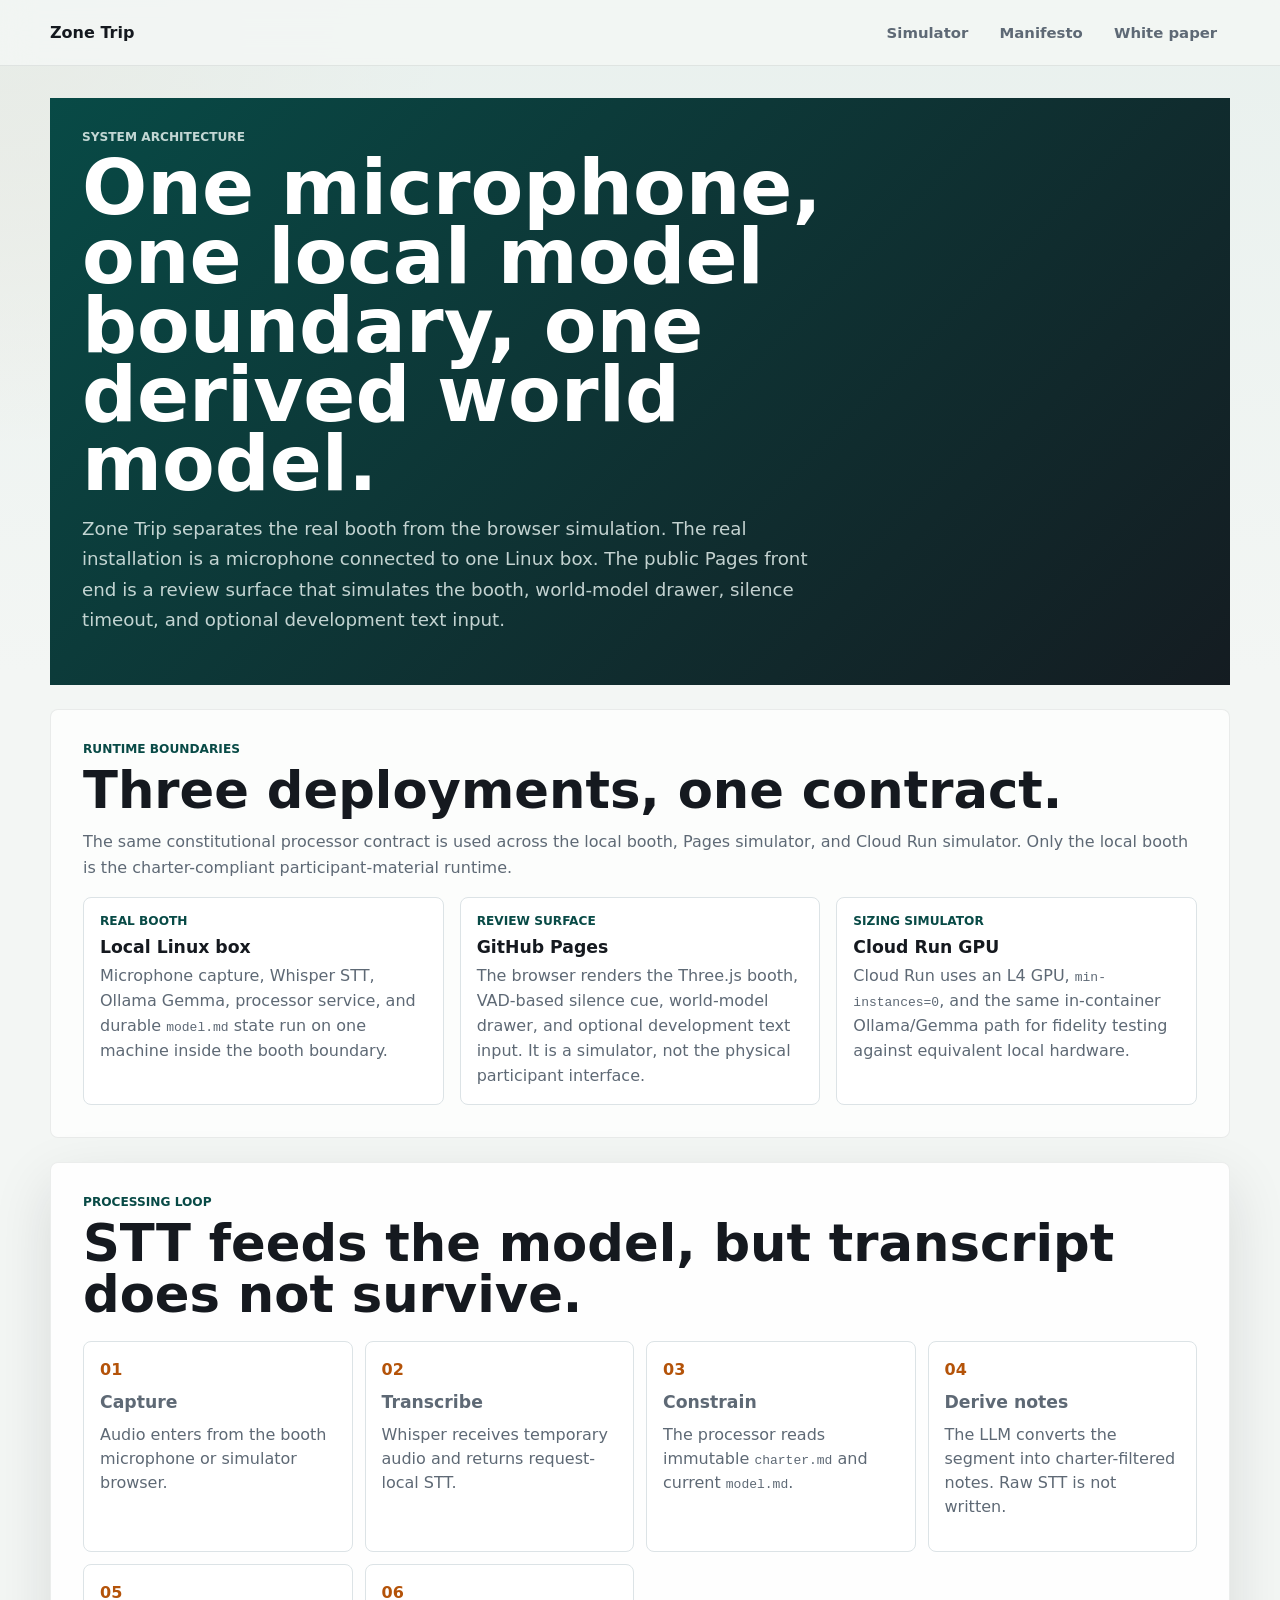
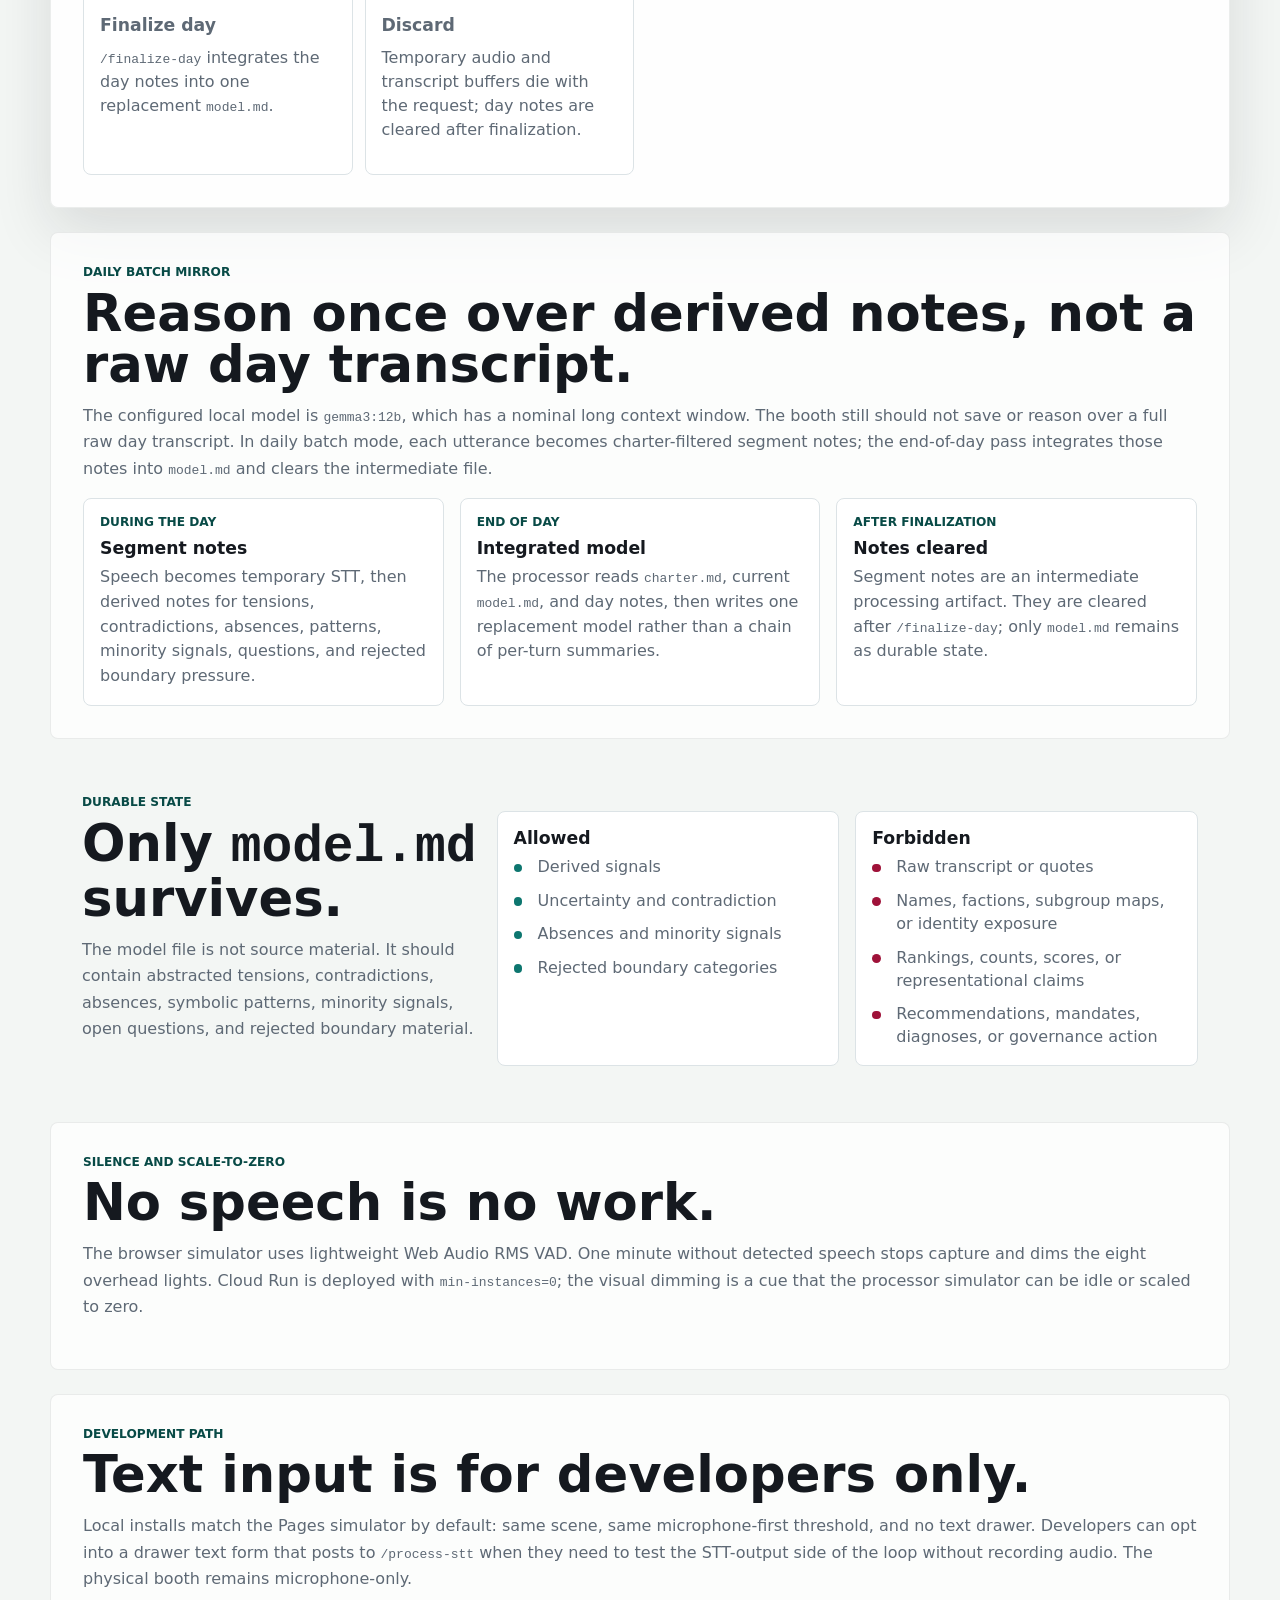
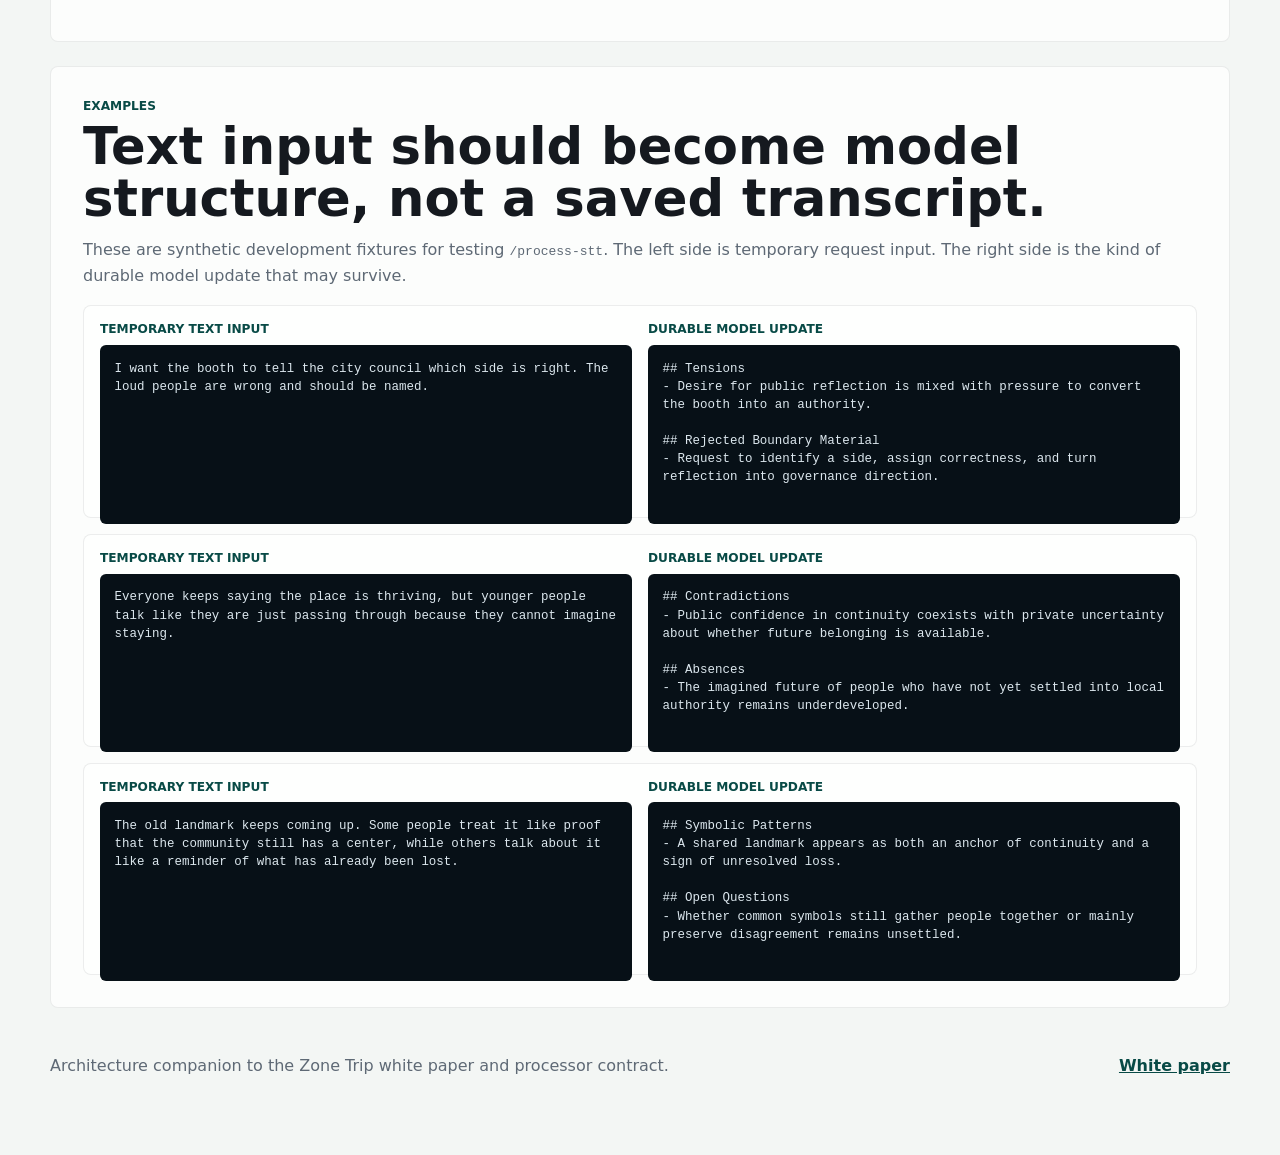
==== commit 6144e46b: "Implement daily batch mirror mode" ====
--- a/architecture/index.html
+++ b/architecture/index.html
@@ -94,18 +94,65 @@
             <p>The processor reads immutable <code>charter.md</code> and current <code>model.md</code>.</p>
           </li>
           <li>
-            <h3>Generate</h3>
-            <p>The LLM returns derived signals plus a complete replacement <code>model.md</code>.</p>
-          </li>
-          <li>
-            <h3>Persist</h3>
-            <p>The processor atomically writes only the derived world model.</p>
+            <h3>Derive notes</h3>
+            <p>The LLM converts the segment into charter-filtered notes. Raw STT is not written.</p>
+          </li>
+          <li>
+            <h3>Finalize day</h3>
+            <p><code>/finalize-day</code> integrates the day notes into one replacement <code>model.md</code>.</p>
           </li>
           <li>
             <h3>Discard</h3>
-            <p>Temporary audio and transcript buffers die with the request.</p>
+            <p>Temporary audio and transcript buffers die with the request; day notes are cleared after finalization.</p>
           </li>
         </ol>
+      </section>
+
+      <section class="architecture-map" aria-labelledby="daily-title">
+        <div class="section-intro">
+          <p class="eyebrow">Daily batch mirror</p>
+          <h2 id="daily-title">Reason once over derived notes, not a raw day transcript.</h2>
+          <p>
+            The configured local model is <code>gemma3:12b</code>, which has a
+            nominal long context window. The booth still should not save or
+            reason over a full raw day transcript. In daily batch mode, each
+            utterance becomes charter-filtered segment notes; the end-of-day
+            pass integrates those notes into <code>model.md</code> and clears
+            the intermediate file.
+          </p>
+        </div>
+
+        <div class="architecture-columns">
+          <article class="info-card">
+            <p class="card-kicker">During the day</p>
+            <h3>Segment notes</h3>
+            <p>
+              Speech becomes temporary STT, then derived notes for tensions,
+              contradictions, absences, patterns, minority signals, questions,
+              and rejected boundary pressure.
+            </p>
+          </article>
+
+          <article class="info-card">
+            <p class="card-kicker">End of day</p>
+            <h3>Integrated model</h3>
+            <p>
+              The processor reads <code>charter.md</code>, current
+              <code>model.md</code>, and day notes, then writes one replacement
+              model rather than a chain of per-turn summaries.
+            </p>
+          </article>
+
+          <article class="info-card">
+            <p class="card-kicker">After finalization</p>
+            <h3>Notes cleared</h3>
+            <p>
+              Segment notes are an intermediate processing artifact. They are
+              cleared after <code>/finalize-day</code>; only
+              <code>model.md</code> remains as durable state.
+            </p>
+          </article>
+        </div>
       </section>
 
       <section class="section-grid" aria-labelledby="state-title">
